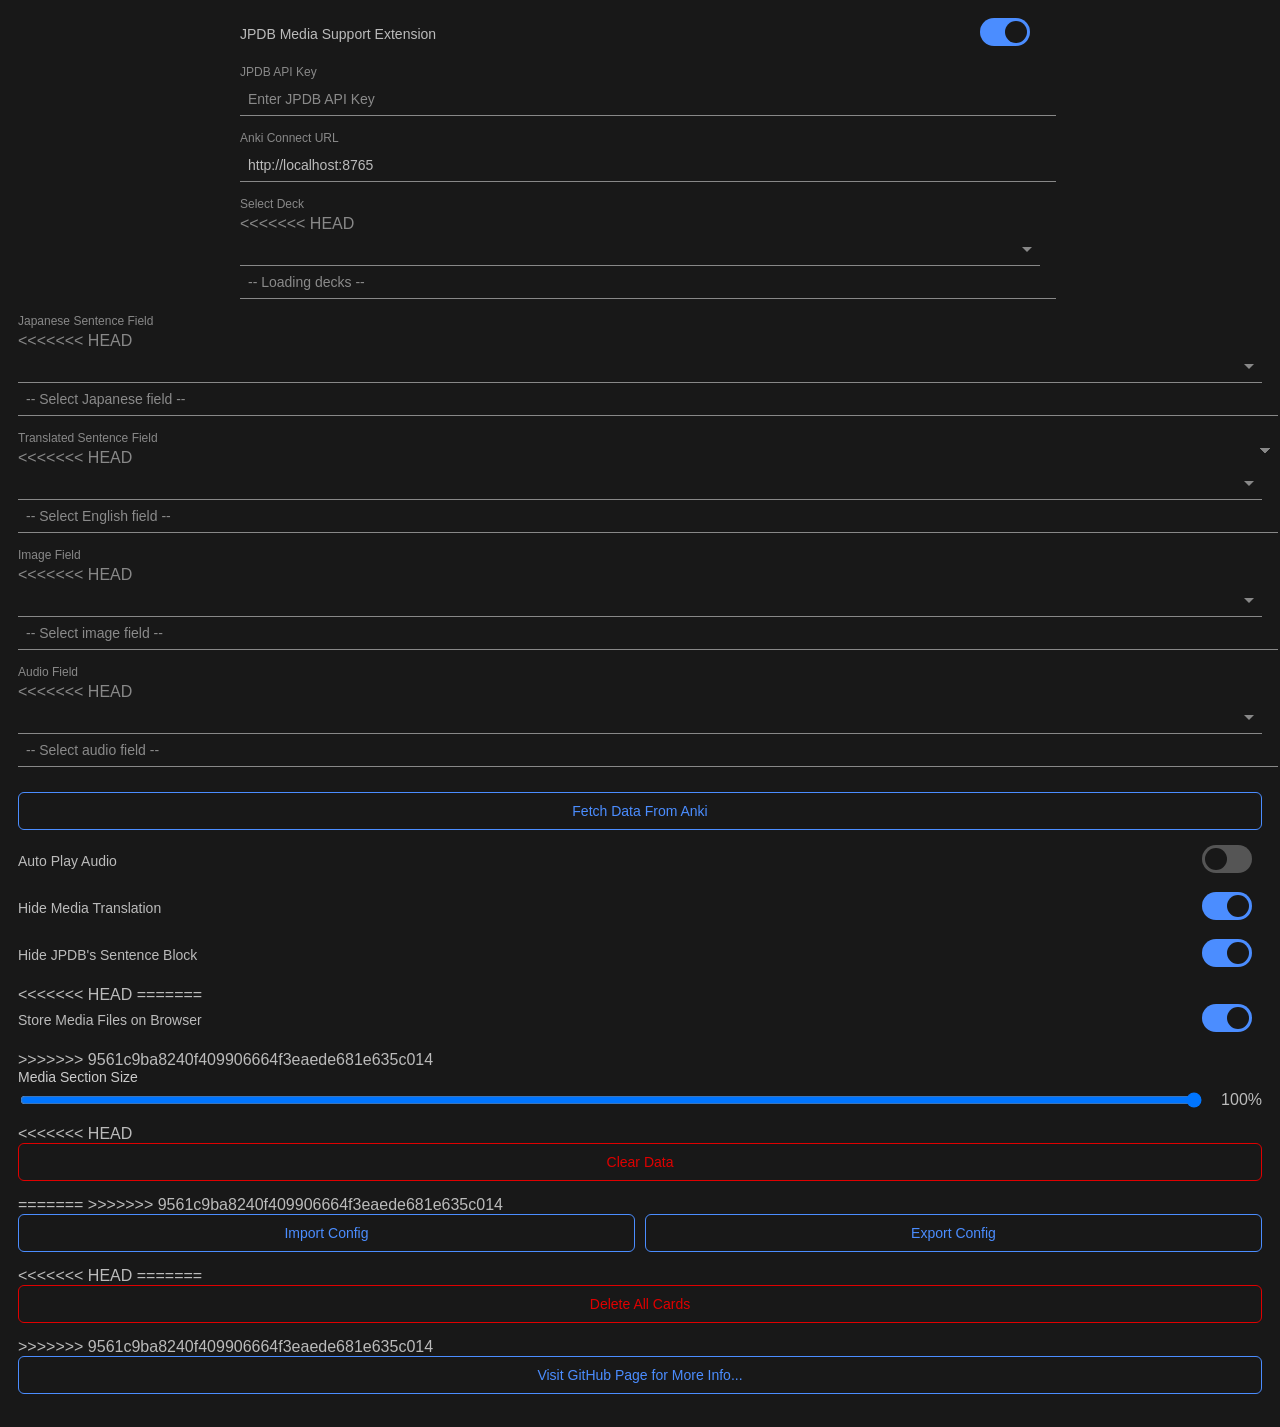
==== popup.html @ d2f98933 "Merge branch 'feature-storing-media-on-db' of https://github.com/felix-ops/JPDB-Media-Importer" ====
<!DOCTYPE html>
<html>
  <head>
    <meta charset="UTF-8" />
    <meta name="viewport" content="width=device-width, initial-scale=1" />
    <title>JPDB Media Importer</title>
    <style>
      /* Global styles */
      html,
      body {
        margin: 1;
        padding: 5px;
        background-color: #181818;
        color: #bbbbbb;
        font-family: "Roboto", sans-serif;
      }
      .container {
        width: 100%;
        max-width: 800px;
        min-width: 400px;
        margin: 0 auto;
      }
      h2 {
        color: #cccccc;
        text-align: center;
        margin-bottom: 20px;
        font-size: 24px;
      }
      .form-group {
        margin-bottom: 15px;
        color: #888888;
      }
      label {
        display: block;
        font-size: 12px;
        margin-bottom: 4px;
      }
      input[type="text"],
      select {
        width: 100%;
        padding: 8px;
        background: none;
        border: none;
        /* Set the default line color for dropdown */
        border-bottom: 1px solid #888888;
        color: #bbbbbb;
        font-size: 14px;
        outline: none;
        transition: border-bottom-color 0.3s;
        -webkit-appearance: none;
        -moz-appearance: none;
        appearance: none;
      }
      input[type="text"]::placeholder {
        color: #bbbbbb;
        opacity: 0.7;
      }
      /* Change dropdown underline on hover */
      select:hover {
        cursor: pointer;
        border-bottom-color: #4b8dff;
      }
      /* Dropdown focus style can remain if desired */
      select:focus {
        border-bottom-color: #4b8dff;
      }
      /* Dropdown options themed as much as possible */
      select option {
        background-color: #181818;
        color: #888888; /* Duller option text */
        font-size: 12px;
      }
      button {
        width: 100%;
        padding: 10px;
        background: none;
        border: 1px solid #4b8dff;
        border-radius: 6px;
        color: #4b8dff;
        font-size: 14px;
        cursor: pointer;
        transition: background 0.3s, color 0.3s;
        margin-bottom: 15px;
      }
      button:hover {
        background: #4b8dff;
        color: #181818;
      }
      progress {
        width: 100%;
        height: 20px;
        margin-top: 10px;
        border: 1px solid #4b8dff;
        background: none;
        display: none; /* Hidden unless needed */
      }
      progress::-webkit-progress-bar {
        background-color: #181818;
      }
      progress::-webkit-progress-value {
        background-color: #4b8dff;
      }
      #progressBar {
        margin: 20px auto; /* Center horizontally with auto left/right margins and add vertical spacing */
      }
      #result {
        margin-bottom: 10px;
        border: 0px solid #4b8dff;
        color: #888888;
        border-radius: 4px;
        font-size: 13px;
        word-break: break-all;
        display: none; /* Only show when required */
      }
      #deleteData {
        width: 100%;
        padding: 10px;
        background: none;
        border: 1px solid #df0000;
        border-radius: 6px;
        color: #df0000;
        font-size: 14px;
        cursor: pointer;
        transition: background 0.3s, color 0.3s;
        margin-bottom: 15px;
      }

      #deleteData:hover {
        background: #df0000;
        color: #000000;
      }
      /* Material-style switch for audio */
      .switch {
        position: relative;
        display: inline-block;
        width: 50px;
        height: 28px;
        vertical-align: middle;
        margin-right: 10px;
      }
      .switch input {
        opacity: 0;
        width: 0;
        height: 0;
      }
      .slider {
        position: absolute;
        cursor: pointer;
        top: 0;
        left: 0;
        right: 0;
        bottom: 0;
        background-color: #555555;
        transition: 0.4s;
        border-radius: 34px;
      }
      .slider:before {
        position: absolute;
        content: "";
        height: 22px;
        width: 22px;
        left: 3px;
        bottom: 3px;
        background-color: #181818;
        transition: 0.4s;
        border-radius: 50%;
      }
      input:checked + .slider {
        background-color: #4b8dff;
      }
      input:checked + .slider:before {
        transform: translateX(22px);
      }
      /* Updated switch label styling */
      .switch-label {
        font-size: 14px; /* Larger text */
        color: #bbbbbb;
        margin: 0;
      }
      /* Flex container for switch elements */
      .switch-container {
        display: flex;
        justify-content: space-between;
        align-items: center;
      }
      .button-group {
        display: flex;
        gap: 10px;
        margin-bottom: 0px;
      }
      .button-group button {
        flex: 1;
      }
      /* Custom arrow for dropdown */
      select {
        background-image: url("data:image/svg+xml;charset=US-ASCII,%3Csvg xmlns='http://www.w3.org/2000/svg' width='10' height='5'%3E%3Cpolygon points='0,0 10,0 5,5' fill='%23888888'/%3E%3C/svg%3E");
        background-repeat: no-repeat;
        background-position: right 8px center;
        background-size: 10px 5px;
        padding-right: 20px;
      }
<<<<<<< HEAD
=======
      /* Combobox styles */
      .combobox {
        position: relative;
      }
      .combobox-input {
        width: 100%;
        padding: 8px;
        background: none;
        border: none;
        border-bottom: 1px solid #888888;
        color: #bbbbbb;
        font-size: 14px;
        outline: none;
        transition: border-bottom-color 0.3s;
        padding-right: 30px; /* Make space for the arrow */
      }
      .combobox-input:focus {
        border-bottom-color: #4b8dff;
      }
      .combobox-arrow {
        position: absolute;
        right: 0;
        top: 0;
        width: 30px;
        height: 100%;
        cursor: pointer;
        background-image: url("data:image/svg+xml;charset=US-ASCII,%3Csvg xmlns='http://www.w3.org/2000/svg' width='10' height='5'%3E%3Cpolygon points='0,0 10,0 5,5' fill='%23888888'/%3E%3C/svg%3E");
        background-repeat: no-repeat;
        background-position: center;
        background-size: 10px 5px;
      }
      .combobox-options {
        display: none;
        position: absolute;
        top: 100%;
        left: 0;
        width: 100%;
        max-height: 200px;
        overflow-y: auto;
        background-color: #212121;
        border: 1px solid #4b8dff00;
        border-radius: 0 0 4px 4px;
        z-index: 1000;
      }
      .combobox-option {
        padding: 10px;
        cursor: pointer;
        color: #bbbbbb;
      }
      .combobox-option:hover {
        background-color: #4b8dff;
        color: #181818;
      }
      /* Dark Theme Scrollbar for Combobox Options */
      .combobox-options::-webkit-scrollbar {
        width: 8px;
      }
      .combobox-options::-webkit-scrollbar-track {
        background: #181818; /* Background of the scrollbar track */
      }
      .combobox-options::-webkit-scrollbar-thumb {
        background-color: #555555; /* Color of the scrollbar handle */
        border-radius: 4px;
        border: 2px solid #181818; /* Padding around the handle */
      }
      .combobox-options::-webkit-scrollbar-thumb:hover {
        background-color: #777777; /* Handle color on hover */
      }
>>>>>>> 9561c9ba8240f409906664f3eaede681e635c014
    </style>
  </head>
  <body>
    <div class="container">
      <!-- <h2>JPDB Media Importer</h2> -->

      <!-- Enable Extension Switch -->
      <div class="form-group switch-container">
        <span class="switch-label">JPDB Media Support Extension</span>
        <label class="switch">
          <input type="checkbox" id="extensionEnabled" checked />
          <span class="slider"></span>
        </label>
      </div>

      <div class="form-group">
        <label for="jpdbApiKey">JPDB API Key</label>
        <input
          type="text"
          id="jpdbApiKey"
          placeholder="Enter JPDB API Key"
          value=""
        />
      </div>

      <div class="form-group">
        <label for="url">Anki Connect URL</label>
        <input
          type="text"
          id="url"
          placeholder="http://localhost:8765"
          value="http://localhost:8765"
        />
      </div>

      <div class="form-group">
        <label for="deckSelect">Select Deck</label>
<<<<<<< HEAD
        <select id="deckSelect">
=======
        <div class="combobox">
          <input
            type="text"
            class="combobox-input"
            placeholder="-- Loading decks --"
          />
          <div class="combobox-arrow"></div>
          <div class="combobox-options"></div>
        </div>
        <select id="deckSelect" style="display: none">
>>>>>>> 9561c9ba8240f409906664f3eaede681e635c014
          <option value="">-- Loading decks --</option>
        </select>
      </div>

      <div class="form-group">
        <label for="japaneseFieldSelect">Japanese Sentence Field</label>
<<<<<<< HEAD
        <select id="japaneseFieldSelect">
=======
        <div class="combobox">
          <input
            type="text"
            class="combobox-input"
            placeholder="-- Select Japanese field --"
          />
          <div class="combobox-arrow"></div>
          <div class="combobox-options"></div>
        </div>
        <select id="japaneseFieldSelect" style="display: none">
>>>>>>> 9561c9ba8240f409906664f3eaede681e635c014
          <option value="">-- Select Japanese field --</option>
        </select>
      </div>
      <div class="form-group">
        <label for="englishFieldSelect">Translated Sentence Field</label>
<<<<<<< HEAD
        <select id="englishFieldSelect">
=======
        <div class="combobox">
          <input
            type="text"
            class="combobox-input"
            placeholder="-- Select English field --"
          />
          <div class="combobox-arrow"></div>
          <div class="combobox-options"></div>
        </div>
        <select id="englishFieldSelect" style="display: none">
>>>>>>> 9561c9ba8240f409906664f3eaede681e635c014
          <option value="">-- Select English field --</option>
        </select>
      </div>

      <div class="form-group">
        <label for="imageFieldSelect">Image Field</label>
<<<<<<< HEAD
        <select id="imageFieldSelect">
=======
        <div class="combobox">
          <input
            type="text"
            class="combobox-input"
            placeholder="-- Select image field --"
          />
          <div class="combobox-arrow"></div>
          <div class="combobox-options"></div>
        </div>
        <select id="imageFieldSelect" style="display: none">
>>>>>>> 9561c9ba8240f409906664f3eaede681e635c014
          <option value="">-- Select image field --</option>
        </select>
      </div>

      <div class="form-group">
        <label for="audioFieldSelect">Audio Field</label>
<<<<<<< HEAD
        <select id="audioFieldSelect">
=======
        <div class="combobox">
          <input
            type="text"
            class="combobox-input"
            placeholder="-- Select audio field --"
          />
          <div class="combobox-arrow"></div>
          <div class="combobox-options"></div>
        </div>
        <select id="audioFieldSelect" style="display: none">
>>>>>>> 9561c9ba8240f409906664f3eaede681e635c014
          <option value="">-- Select audio field --</option>
        </select>
      </div>

      <!-- Auto Sync with Anki Switch -->
      <!-- <div class="form-group switch-container">
  <span class="switch-label">Auto Sync with Anki</span>
  <label class="switch">
    <input type="checkbox" id="autoSync">
    <span class="slider"></span>
  </label>
</div> -->

      <div
        id="totalCardCount"
        style="
          margin-bottom: 10px;
          display: flex;
          align-items: center;
          justify-content: center;
          height: 100%;
          font-size: 13px;
          color: #888888;
        "
      ></div>

      <progress id="progressBar" value="0" max="100"></progress>

      <button id="fetchData">Fetch Data From Anki</button>
      <div id="result"></div>

      <!-- Auto Play Audio Switch -->
      <div class="form-group switch-container">
        <span class="switch-label">Auto Play Audio</span>
        <label class="switch">
          <input type="checkbox" id="autoPlayAudio" />
          <span class="slider"></span>
        </label>
      </div>

      <!-- Show English Sentence Switch -->
      <div class="form-group switch-container">
        <span class="switch-label">Hide Media Translation</span>
        <label class="switch">
          <input type="checkbox" id="showEnglishSentence" checked />
          <span class="slider"></span>
        </label>
      </div>

      <!-- Hide Native Sentence Switch -->
      <div class="form-group switch-container">
        <span class="switch-label">Hide JPDB's Sentence Block</span>
        <label class="switch">
          <input type="checkbox" id="hideNativeSentence" checked />
          <span class="slider"></span>
        </label>
      </div>

<<<<<<< HEAD
=======
      <!-- Fetch Media Files Switch -->
      <div class="form-group switch-container">
        <span class="switch-label">Store Media Files on Browser</span>
        <label class="switch">
          <input type="checkbox" id="fetchMediaToBrowser" checked />
          <span class="slider"></span>
        </label>
      </div>

>>>>>>> 9561c9ba8240f409906664f3eaede681e635c014
      <div
        class="form-group"
        style="display: flex; flex-direction: column; margin-bottom: 15px"
      >
        <label
          for="mediaBlockSize"
          style="font-size: 14px; color: #cccccc; margin-bottom: 5px"
          >Media Section Size</label
        >
        <div style="display: flex; align-items: center">
          <input
            type="range"
            id="mediaBlockSize"
            min="450"
            max="650"
            value="650"
            style="flex-grow: 1; margin-right: 10px"
          />
          <span
            id="mediaBlockSizeValue"
            style="width: 50px; text-align: right; color: #bbbbbb"
            >100%</span
          >
        </div>
      </div>

<<<<<<< HEAD
      <button id="deleteData">Clear Data</button>
=======
>>>>>>> 9561c9ba8240f409906664f3eaede681e635c014
      <div class="button-group">
        <button id="loadConfigButton">Import Config</button>
        <button id="saveConfigButton">Export Config</button>
      </div>
      <input
        type="file"
        id="configFileInput"
        accept="application/json"
        style="display: none"
      />
<<<<<<< HEAD

=======
      <button id="deleteData">Delete All Cards</button>
>>>>>>> 9561c9ba8240f409906664f3eaede681e635c014
      <!-- GitHub Page Button (Button only, no inline JS) -->
      <button id="githubButton">Visit GitHub Page for More Info...</button>
    </div>
    <script src="dexie.js"></script>
    <script src="popup.js"></script>
  </body>
</html>
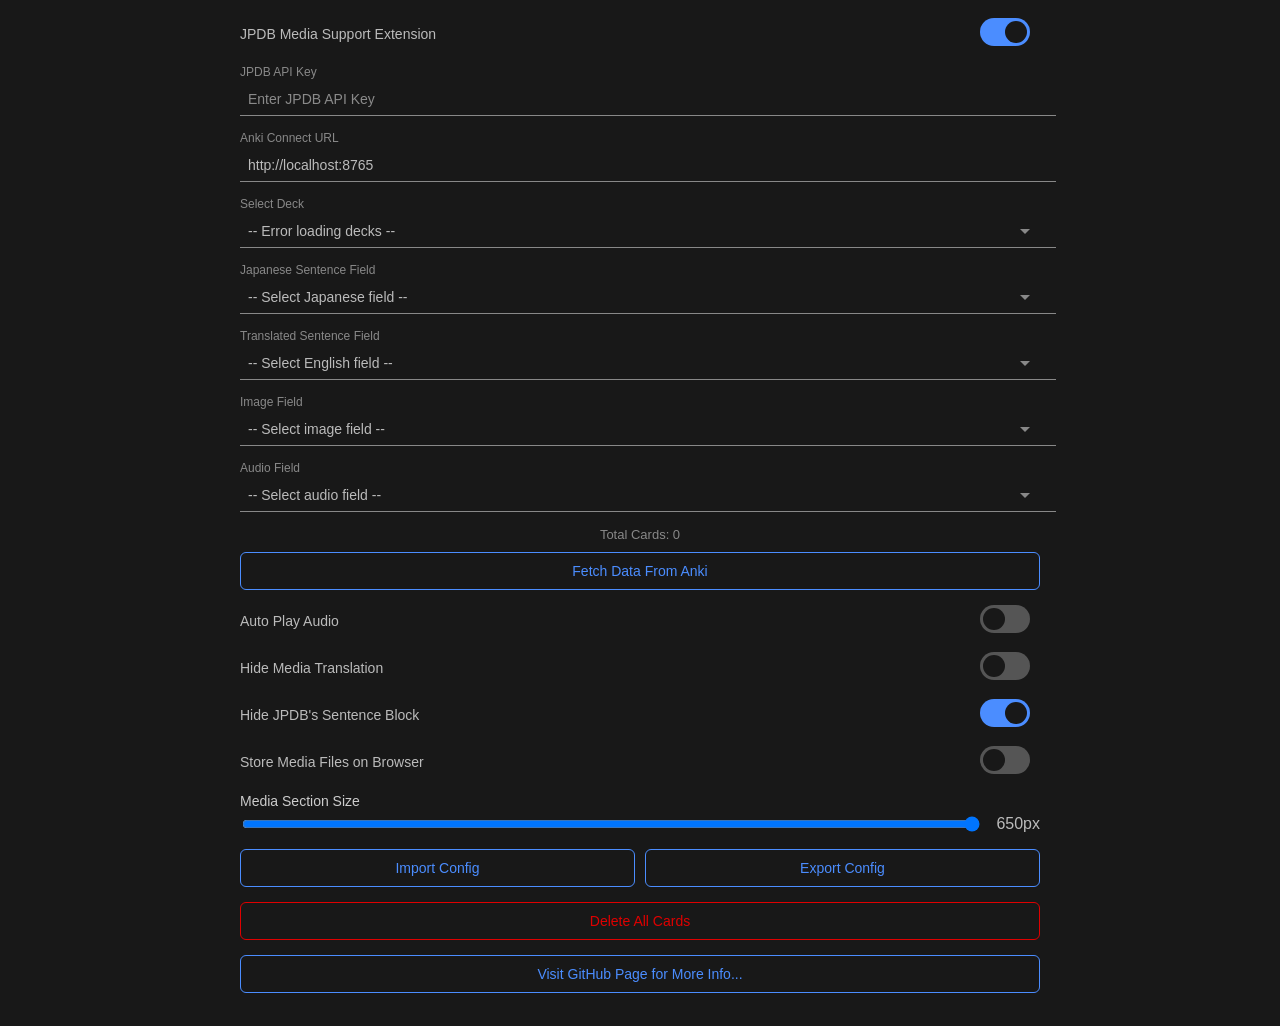
==== commit fa5494d1: "Merge branch 'feature-storing-media-on-db' of https://github.com/felix-ops/JPDB-Media-Importer" ====
--- a/popup.html
+++ b/popup.html
@@ -199,8 +199,6 @@
         background-size: 10px 5px;
         padding-right: 20px;
       }
-<<<<<<< HEAD
-=======
       /* Combobox styles */
       .combobox {
         position: relative;
@@ -269,7 +267,6 @@
       .combobox-options::-webkit-scrollbar-thumb:hover {
         background-color: #777777; /* Handle color on hover */
       }
->>>>>>> 9561c9ba8240f409906664f3eaede681e635c014
     </style>
   </head>
   <body>
@@ -307,9 +304,6 @@
 
       <div class="form-group">
         <label for="deckSelect">Select Deck</label>
-<<<<<<< HEAD
-        <select id="deckSelect">
-=======
         <div class="combobox">
           <input
             type="text"
@@ -320,16 +314,12 @@
           <div class="combobox-options"></div>
         </div>
         <select id="deckSelect" style="display: none">
->>>>>>> 9561c9ba8240f409906664f3eaede681e635c014
           <option value="">-- Loading decks --</option>
         </select>
       </div>
 
       <div class="form-group">
         <label for="japaneseFieldSelect">Japanese Sentence Field</label>
-<<<<<<< HEAD
-        <select id="japaneseFieldSelect">
-=======
         <div class="combobox">
           <input
             type="text"
@@ -340,15 +330,11 @@
           <div class="combobox-options"></div>
         </div>
         <select id="japaneseFieldSelect" style="display: none">
->>>>>>> 9561c9ba8240f409906664f3eaede681e635c014
           <option value="">-- Select Japanese field --</option>
         </select>
       </div>
       <div class="form-group">
         <label for="englishFieldSelect">Translated Sentence Field</label>
-<<<<<<< HEAD
-        <select id="englishFieldSelect">
-=======
         <div class="combobox">
           <input
             type="text"
@@ -359,16 +345,12 @@
           <div class="combobox-options"></div>
         </div>
         <select id="englishFieldSelect" style="display: none">
->>>>>>> 9561c9ba8240f409906664f3eaede681e635c014
           <option value="">-- Select English field --</option>
         </select>
       </div>
 
       <div class="form-group">
         <label for="imageFieldSelect">Image Field</label>
-<<<<<<< HEAD
-        <select id="imageFieldSelect">
-=======
         <div class="combobox">
           <input
             type="text"
@@ -379,16 +361,12 @@
           <div class="combobox-options"></div>
         </div>
         <select id="imageFieldSelect" style="display: none">
->>>>>>> 9561c9ba8240f409906664f3eaede681e635c014
           <option value="">-- Select image field --</option>
         </select>
       </div>
 
       <div class="form-group">
         <label for="audioFieldSelect">Audio Field</label>
-<<<<<<< HEAD
-        <select id="audioFieldSelect">
-=======
         <div class="combobox">
           <input
             type="text"
@@ -399,7 +377,6 @@
           <div class="combobox-options"></div>
         </div>
         <select id="audioFieldSelect" style="display: none">
->>>>>>> 9561c9ba8240f409906664f3eaede681e635c014
           <option value="">-- Select audio field --</option>
         </select>
       </div>
@@ -458,8 +435,6 @@
         </label>
       </div>
 
-<<<<<<< HEAD
-=======
       <!-- Fetch Media Files Switch -->
       <div class="form-group switch-container">
         <span class="switch-label">Store Media Files on Browser</span>
@@ -469,7 +444,6 @@
         </label>
       </div>
 
->>>>>>> 9561c9ba8240f409906664f3eaede681e635c014
       <div
         class="form-group"
         style="display: flex; flex-direction: column; margin-bottom: 15px"
@@ -496,10 +470,6 @@
         </div>
       </div>
 
-<<<<<<< HEAD
-      <button id="deleteData">Clear Data</button>
-=======
->>>>>>> 9561c9ba8240f409906664f3eaede681e635c014
       <div class="button-group">
         <button id="loadConfigButton">Import Config</button>
         <button id="saveConfigButton">Export Config</button>
@@ -510,11 +480,7 @@
         accept="application/json"
         style="display: none"
       />
-<<<<<<< HEAD
-
-=======
       <button id="deleteData">Delete All Cards</button>
->>>>>>> 9561c9ba8240f409906664f3eaede681e635c014
       <!-- GitHub Page Button (Button only, no inline JS) -->
       <button id="githubButton">Visit GitHub Page for More Info...</button>
     </div>
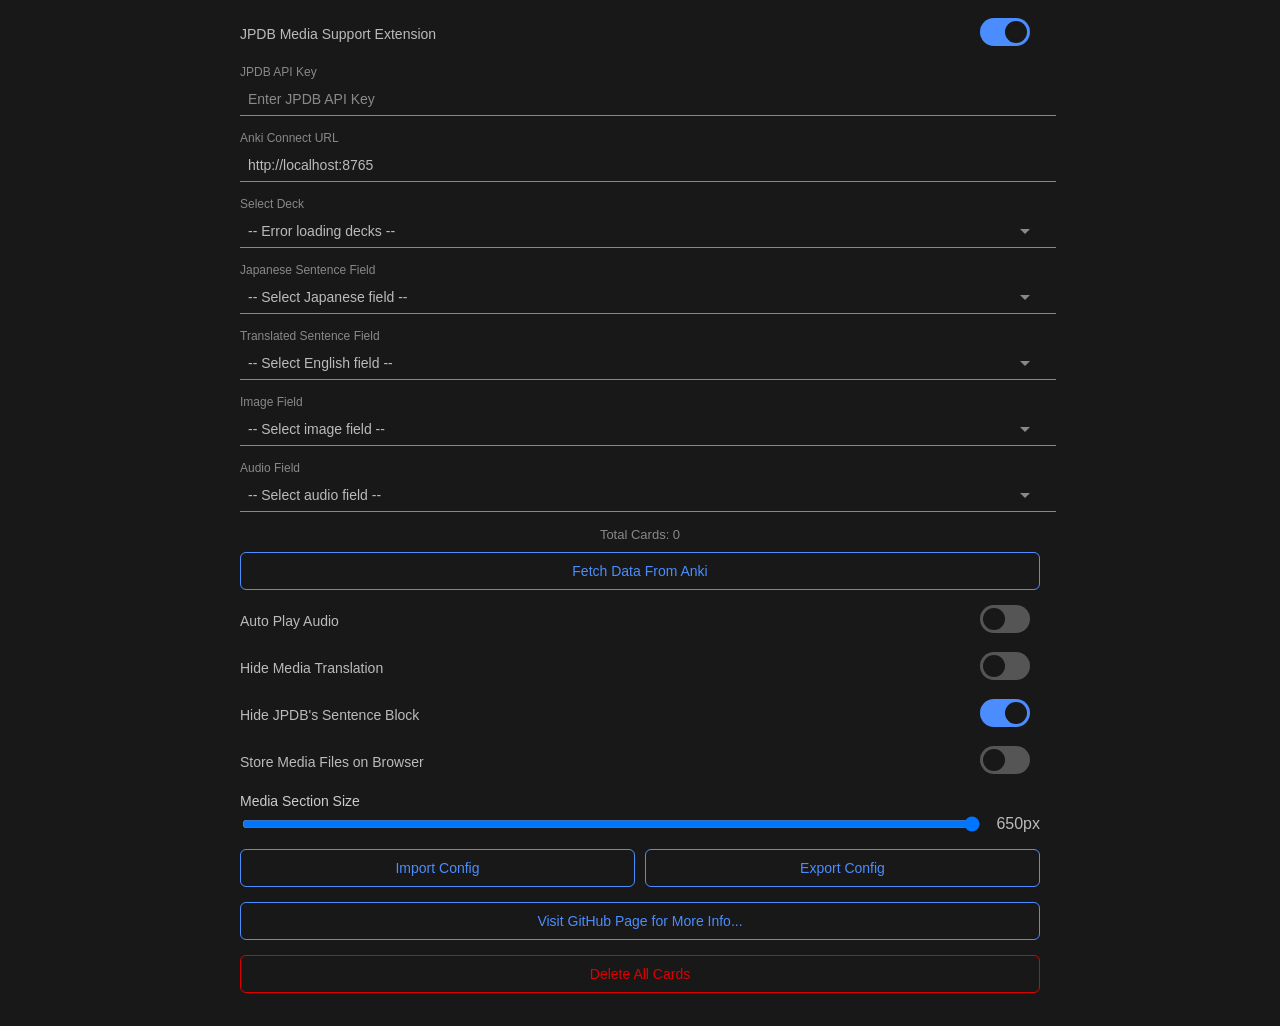
==== commit 34f37773: "fix: better delete warning" ====
--- a/popup.html
+++ b/popup.html
@@ -480,9 +480,9 @@
         accept="application/json"
         style="display: none"
       />
-      <button id="deleteData">Delete All Cards</button>
       <!-- GitHub Page Button (Button only, no inline JS) -->
       <button id="githubButton">Visit GitHub Page for More Info...</button>
+      <button id="deleteData">Delete All Cards</button>
     </div>
     <script src="dexie.js"></script>
     <script src="popup.js"></script>
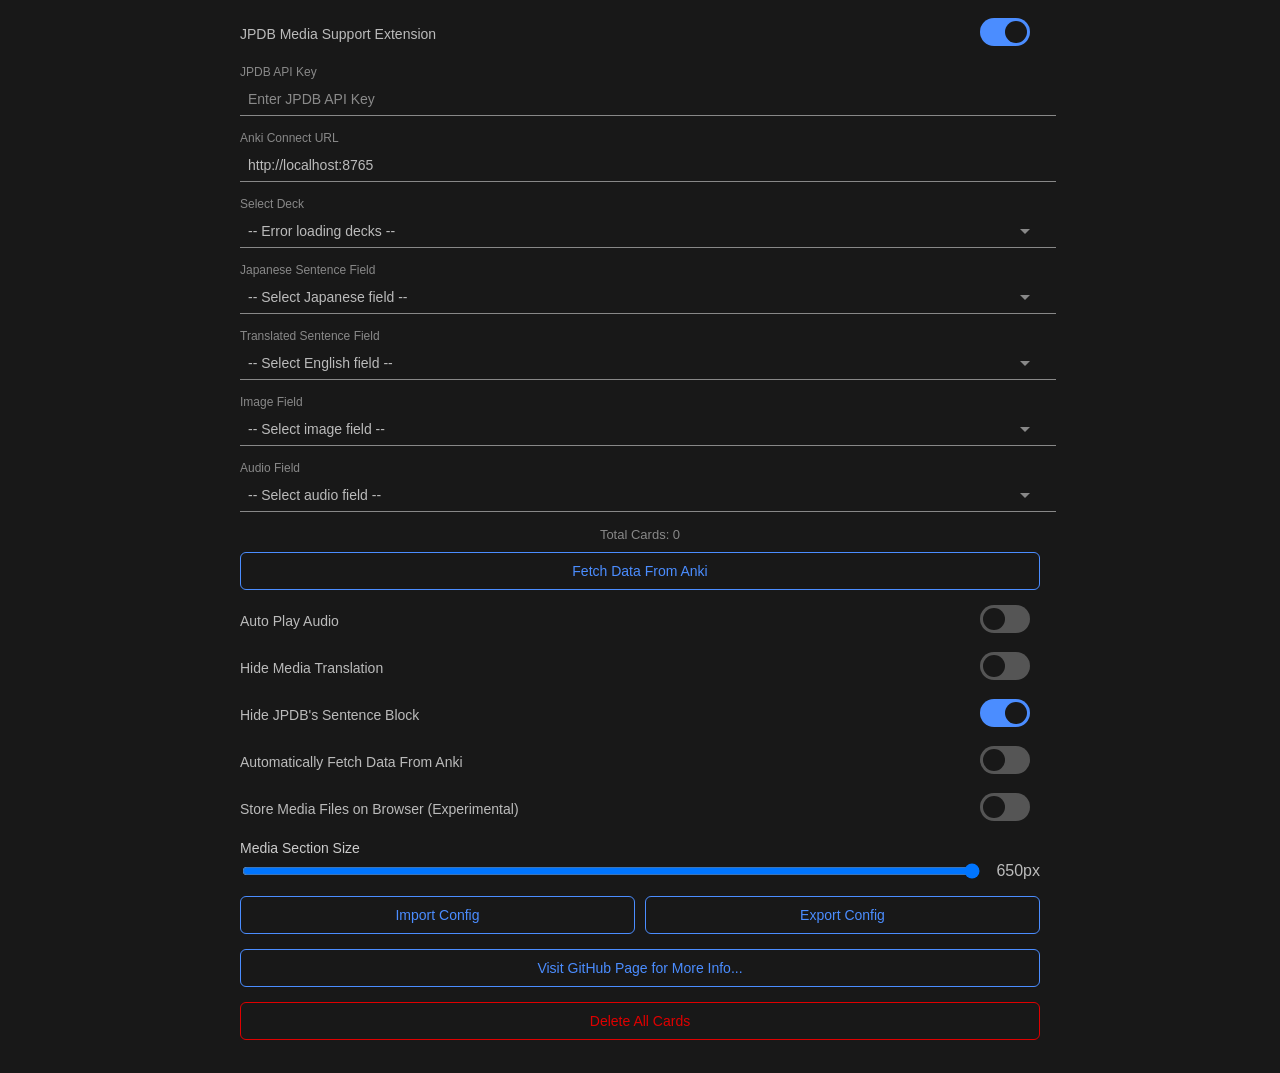
==== commit b13463eb: "feat: add auto sync from anki feature" ====
--- a/popup.html
+++ b/popup.html
@@ -381,15 +381,6 @@
         </select>
       </div>
 
-      <!-- Auto Sync with Anki Switch -->
-      <!-- <div class="form-group switch-container">
-  <span class="switch-label">Auto Sync with Anki</span>
-  <label class="switch">
-    <input type="checkbox" id="autoSync">
-    <span class="slider"></span>
-  </label>
-</div> -->
-
       <div
         id="totalCardCount"
         style="
@@ -435,9 +426,20 @@
         </label>
       </div>
 
+      <!-- Auto Sync with Anki Switch -->
+      <div class="form-group switch-container">
+        <span class="switch-label">Automatically Fetch Data From Anki</span>
+        <label class="switch">
+          <input type="checkbox" id="autoSync" />
+          <span class="slider"></span>
+        </label>
+      </div>
+
       <!-- Fetch Media Files Switch -->
       <div class="form-group switch-container">
-        <span class="switch-label">Store Media Files on Browser</span>
+        <span class="switch-label"
+          >Store Media Files on Browser (Experimental)</span
+        >
         <label class="switch">
           <input type="checkbox" id="fetchMediaToBrowser" checked />
           <span class="slider"></span>
@@ -485,6 +487,7 @@
       <button id="deleteData">Delete All Cards</button>
     </div>
     <script src="dexie.js"></script>
+    <script src="sync-utils.js"></script>
     <script src="popup.js"></script>
   </body>
 </html>
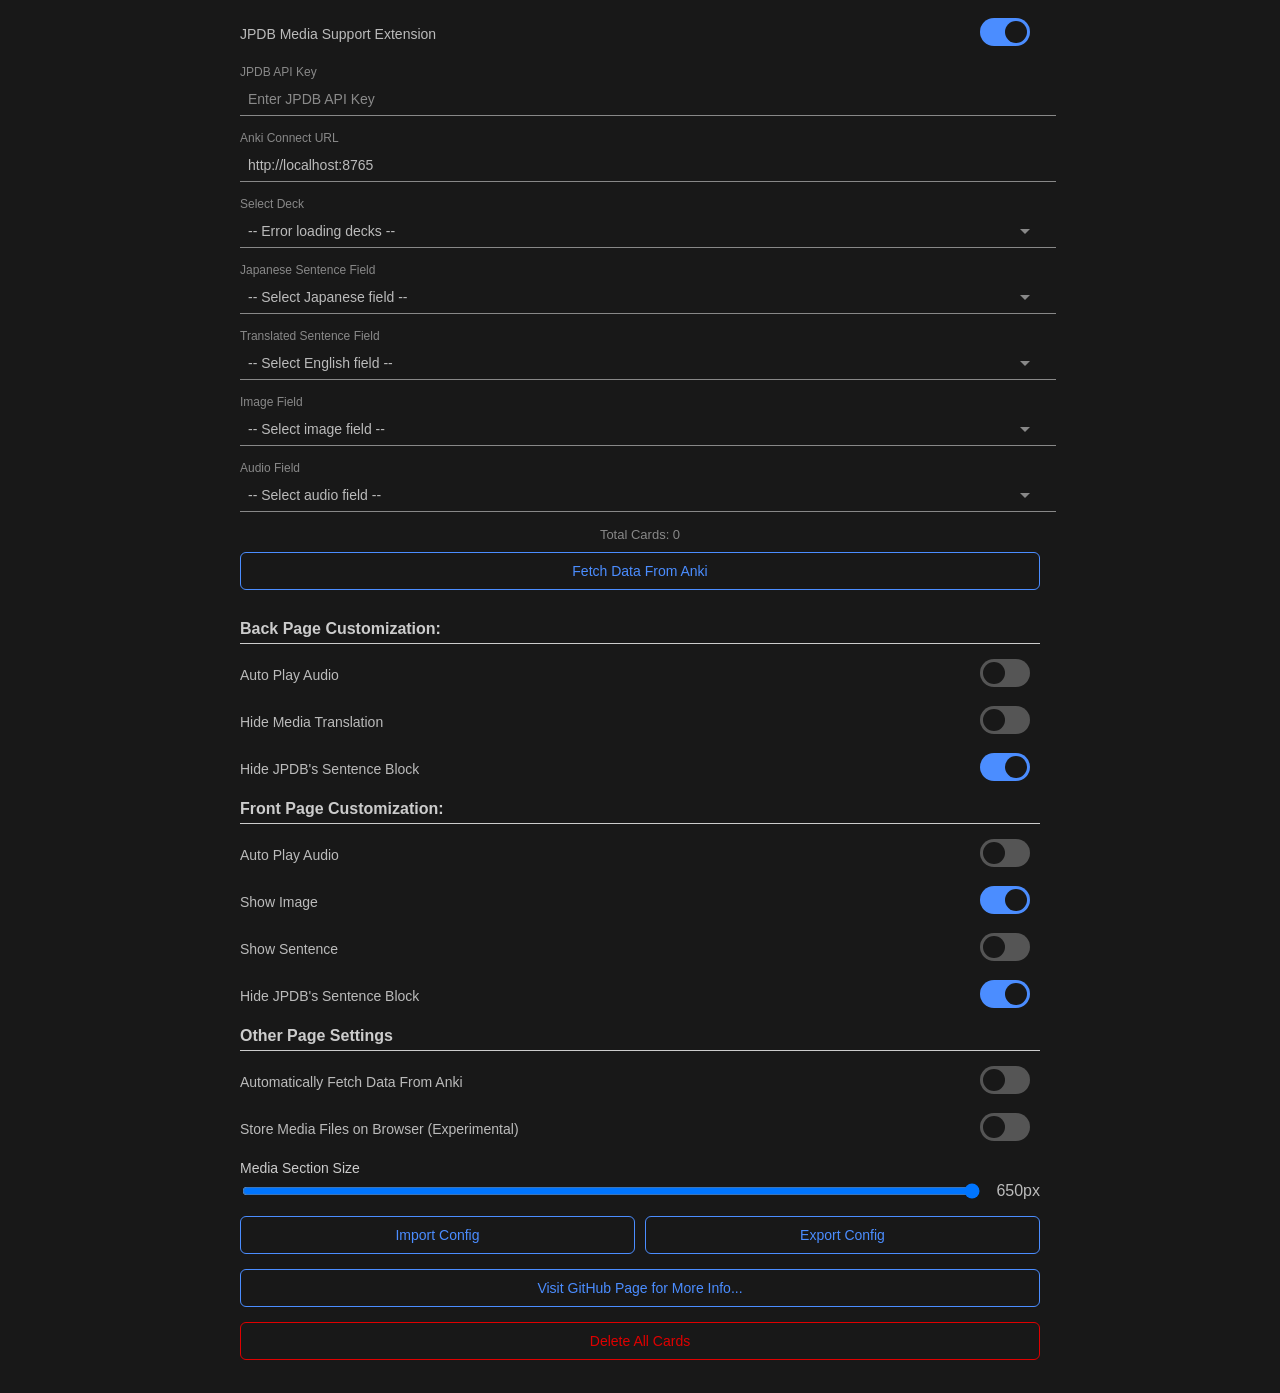
==== commit b5300338: "feat: add front page customization" ====
--- a/popup.html
+++ b/popup.html
@@ -398,6 +398,19 @@
 
       <button id="fetchData">Fetch Data From Anki</button>
       <div id="result"></div>
+      <!-- Back Page Settings -->
+      <div
+        class="form-group"
+        style="
+          margin-top: 15px;
+          color: #cccccc;
+          font-weight: bold;
+          border-bottom: 1px solid #cccccc;
+          padding-bottom: 5px;
+        "
+      >
+        Back Page Customization:
+      </div>
 
       <!-- Auto Play Audio Switch -->
       <div class="form-group switch-container">
@@ -426,6 +439,65 @@
         </label>
       </div>
 
+      <!-- Front Page Settings -->
+      <div
+        class="form-group"
+        style="
+          margin-top: 15px;
+          color: #cccccc;
+          font-weight: bold;
+          border-bottom: 1px solid #cccccc;
+          padding-bottom: 5px;
+        "
+      >
+        Front Page Customization:
+      </div>
+
+      <div class="form-group switch-container" id="autoPlayFrontRow">
+        <span class="switch-label">Auto Play Audio</span>
+        <label class="switch">
+          <input type="checkbox" id="autoPlayFront" />
+          <span class="slider"></span>
+        </label>
+      </div>
+
+      <div class="form-group switch-container">
+        <span class="switch-label">Show Image</span>
+        <label class="switch">
+          <input type="checkbox" id="showImageOnFront" checked />
+          <span class="slider"></span>
+        </label>
+      </div>
+
+      <div class="form-group switch-container">
+        <span class="switch-label">Show Sentence</span>
+        <label class="switch">
+          <input type="checkbox" id="showSentenceOnFront" />
+          <span class="slider"></span>
+        </label>
+      </div>
+
+      <div class="form-group switch-container">
+        <span class="switch-label">Hide JPDB's Sentence Block</span>
+        <label class="switch">
+          <input type="checkbox" id="hideNativeSentenceFront" checked />
+          <span class="slider"></span>
+        </label>
+      </div>
+
+      <!-- Other Page Settings -->
+      <div
+        class="form-group"
+        style="
+          margin-top: 15px;
+          color: #cccccc;
+          font-weight: bold;
+          border-bottom: 1px solid #cccccc;
+          padding-bottom: 5px;
+        "
+      >
+        Other Page Settings
+      </div>
       <!-- Auto Sync with Anki Switch -->
       <div class="form-group switch-container">
         <span class="switch-label">Automatically Fetch Data From Anki</span>
@@ -485,6 +557,10 @@
       <!-- GitHub Page Button (Button only, no inline JS) -->
       <button id="githubButton">Visit GitHub Page for More Info...</button>
       <button id="deleteData">Delete All Cards</button>
+      <div
+        id="extensionVersion"
+        style="text-align: center; color: #888888; font-size: 12px"
+      ></div>
     </div>
     <script src="dexie.js"></script>
     <script src="sync-utils.js"></script>
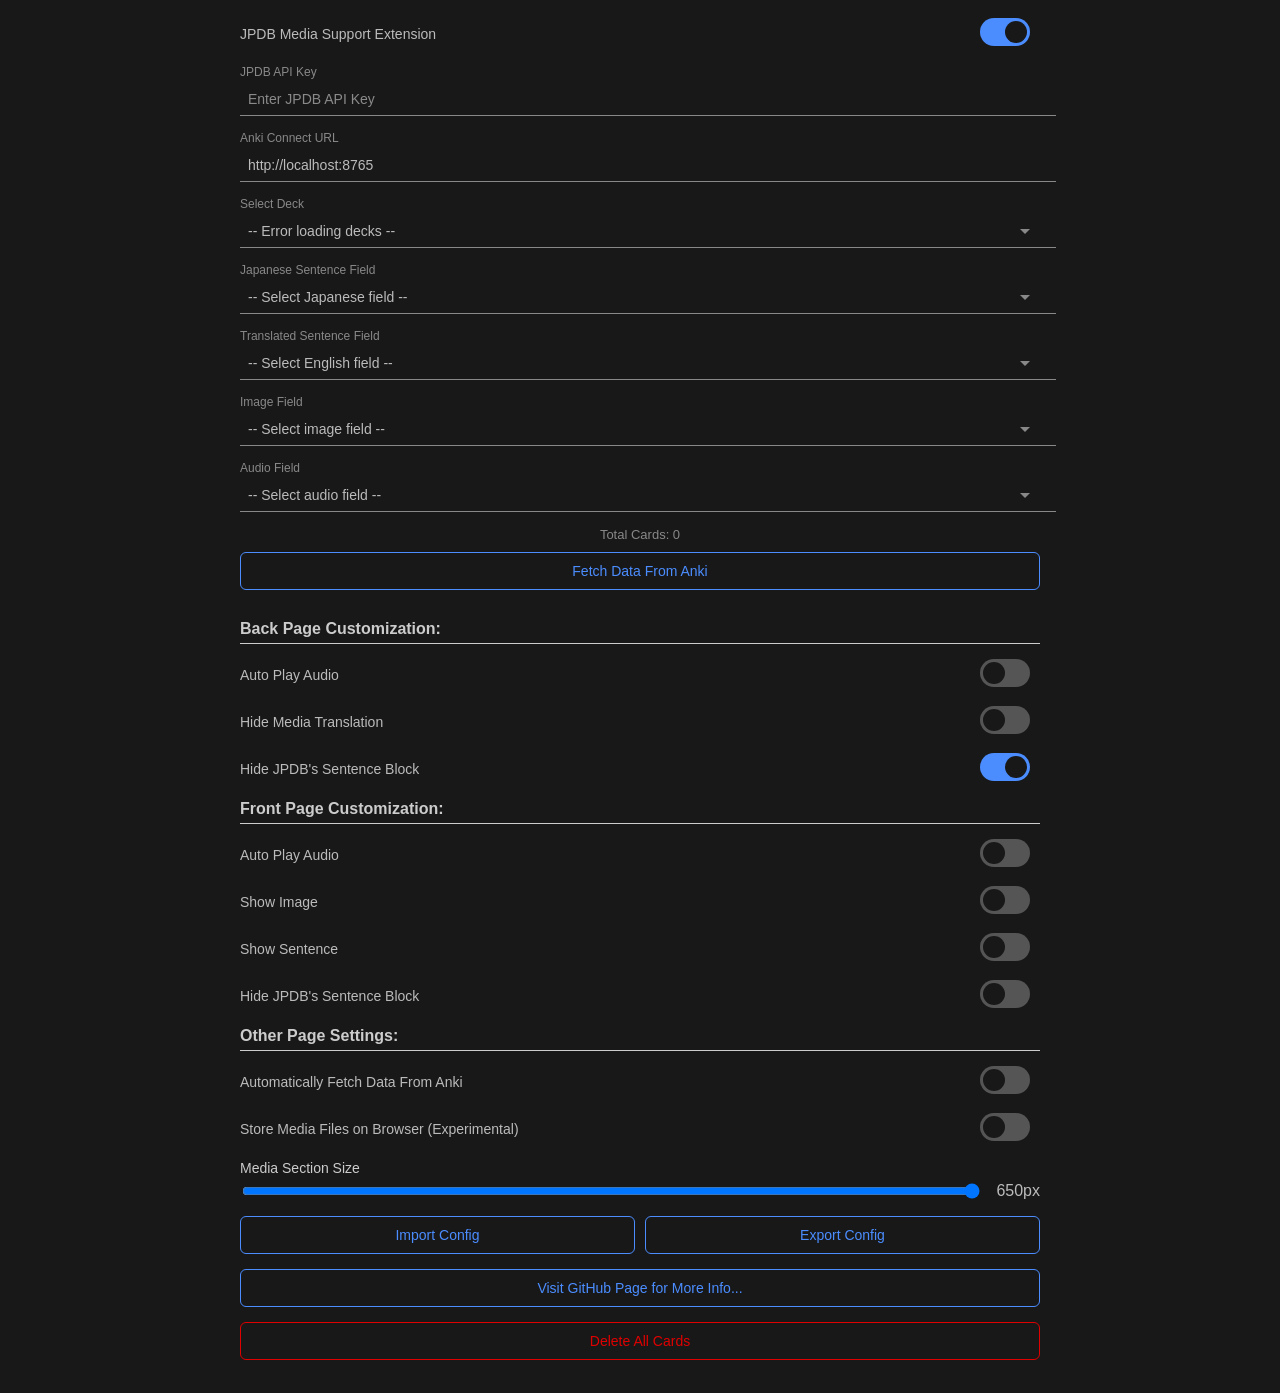
==== commit f1f9f6be: "fix: set the media block on the front to be disabled by default" ====
--- a/popup.html
+++ b/popup.html
@@ -464,7 +464,7 @@
       <div class="form-group switch-container">
         <span class="switch-label">Show Image</span>
         <label class="switch">
-          <input type="checkbox" id="showImageOnFront" checked />
+          <input type="checkbox" id="showImageOnFront" />
           <span class="slider"></span>
         </label>
       </div>
@@ -480,7 +480,7 @@
       <div class="form-group switch-container">
         <span class="switch-label">Hide JPDB's Sentence Block</span>
         <label class="switch">
-          <input type="checkbox" id="hideNativeSentenceFront" checked />
+          <input type="checkbox" id="hideNativeSentenceFront" />
           <span class="slider"></span>
         </label>
       </div>
@@ -496,7 +496,7 @@
           padding-bottom: 5px;
         "
       >
-        Other Page Settings
+        Other Page Settings:
       </div>
       <!-- Auto Sync with Anki Switch -->
       <div class="form-group switch-container">
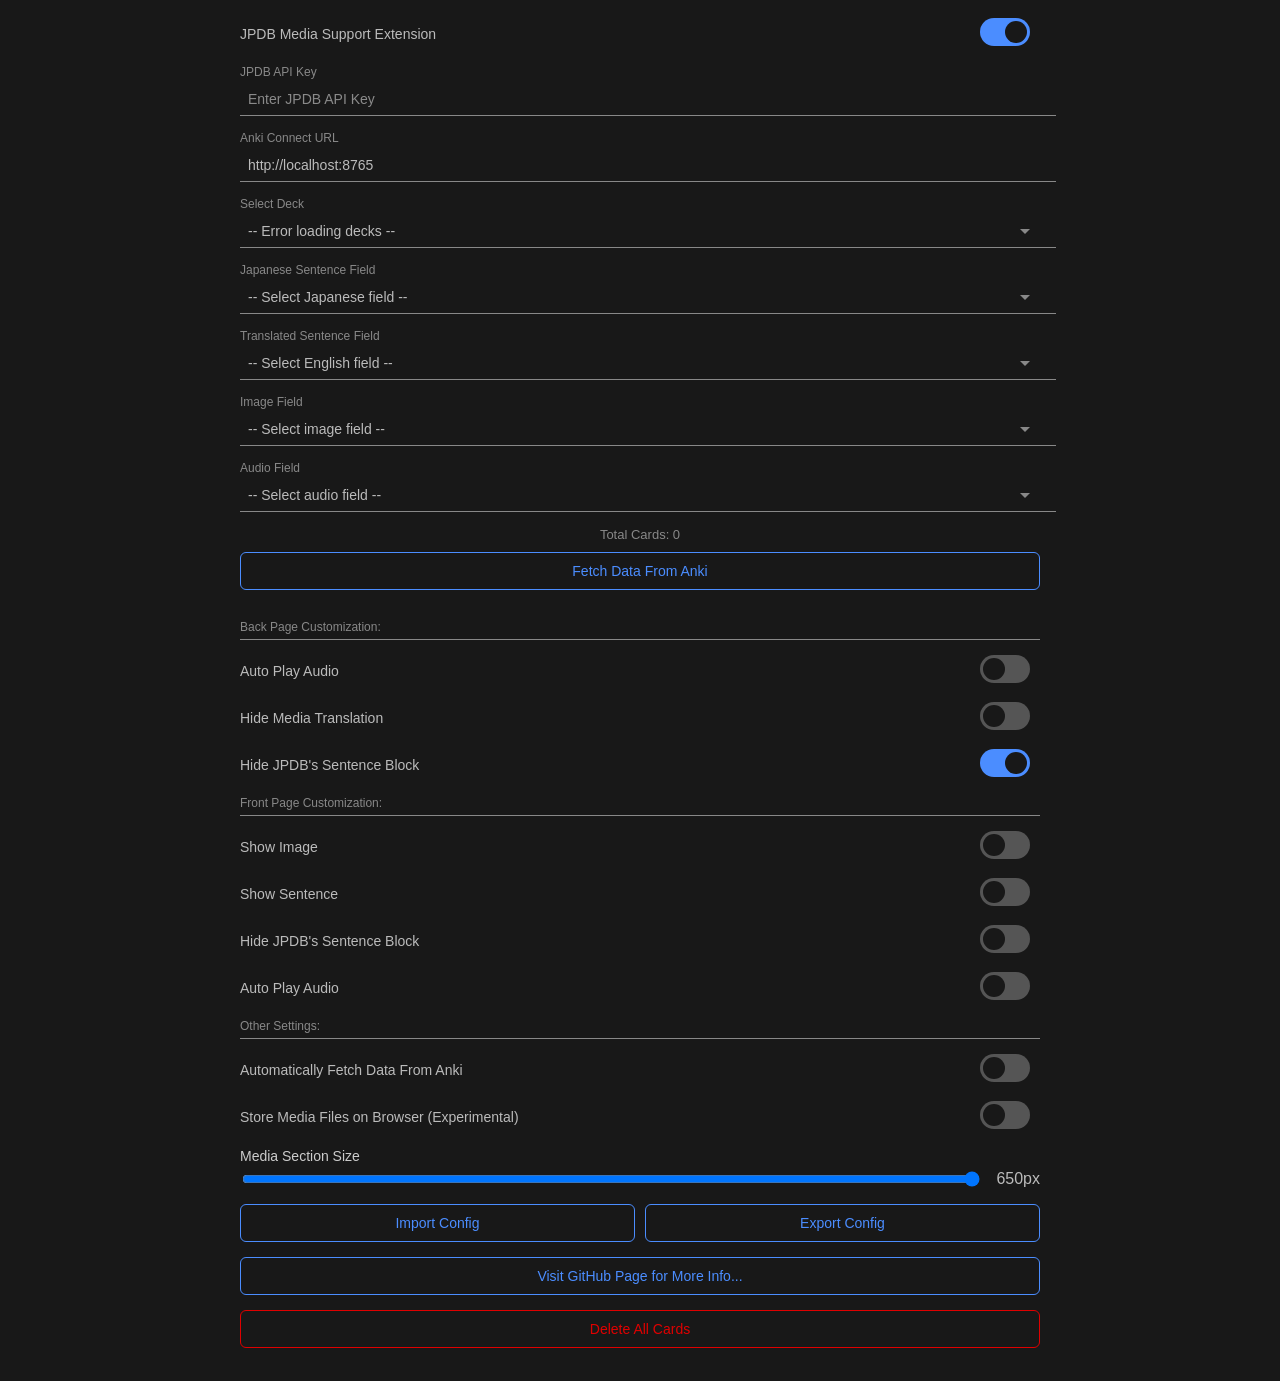
==== commit 878cf33b: "fix: popup typo and layout fix" ====
--- a/popup.html
+++ b/popup.html
@@ -403,9 +403,9 @@
         class="form-group"
         style="
           margin-top: 15px;
-          color: #cccccc;
-          font-weight: bold;
-          border-bottom: 1px solid #cccccc;
+          color: #888888;
+          font-size: 12px;
+          border-bottom: 1px solid #888888;
           padding-bottom: 5px;
         "
       >
@@ -444,15 +444,39 @@
         class="form-group"
         style="
           margin-top: 15px;
-          color: #cccccc;
-          font-weight: bold;
-          border-bottom: 1px solid #cccccc;
+          color: #888888;
+          font-size: 12px;
+          border-bottom: 1px solid #888888;
           padding-bottom: 5px;
         "
       >
         Front Page Customization:
       </div>
 
+      <div class="form-group switch-container">
+        <span class="switch-label">Show Image</span>
+        <label class="switch">
+          <input type="checkbox" id="showImageOnFront" />
+          <span class="slider"></span>
+        </label>
+      </div>
+
+      <div class="form-group switch-container">
+        <span class="switch-label">Show Sentence</span>
+        <label class="switch">
+          <input type="checkbox" id="showSentenceOnFront" />
+          <span class="slider"></span>
+        </label>
+      </div>
+
+      <div class="form-group switch-container">
+        <span class="switch-label">Hide JPDB's Sentence Block</span>
+        <label class="switch">
+          <input type="checkbox" id="hideNativeSentenceFront" />
+          <span class="slider"></span>
+        </label>
+      </div>
+
       <div class="form-group switch-container" id="autoPlayFrontRow">
         <span class="switch-label">Auto Play Audio</span>
         <label class="switch">
@@ -460,43 +484,18 @@
           <span class="slider"></span>
         </label>
       </div>
-
-      <div class="form-group switch-container">
-        <span class="switch-label">Show Image</span>
-        <label class="switch">
-          <input type="checkbox" id="showImageOnFront" />
-          <span class="slider"></span>
-        </label>
-      </div>
-
-      <div class="form-group switch-container">
-        <span class="switch-label">Show Sentence</span>
-        <label class="switch">
-          <input type="checkbox" id="showSentenceOnFront" />
-          <span class="slider"></span>
-        </label>
-      </div>
-
-      <div class="form-group switch-container">
-        <span class="switch-label">Hide JPDB's Sentence Block</span>
-        <label class="switch">
-          <input type="checkbox" id="hideNativeSentenceFront" />
-          <span class="slider"></span>
-        </label>
-      </div>
-
       <!-- Other Page Settings -->
       <div
         class="form-group"
         style="
           margin-top: 15px;
-          color: #cccccc;
-          font-weight: bold;
-          border-bottom: 1px solid #cccccc;
+          color: #888888;
+          font-size: 12px;
+          border-bottom: 1px solid #888888;
           padding-bottom: 5px;
         "
       >
-        Other Page Settings:
+        Other Settings:
       </div>
       <!-- Auto Sync with Anki Switch -->
       <div class="form-group switch-container">
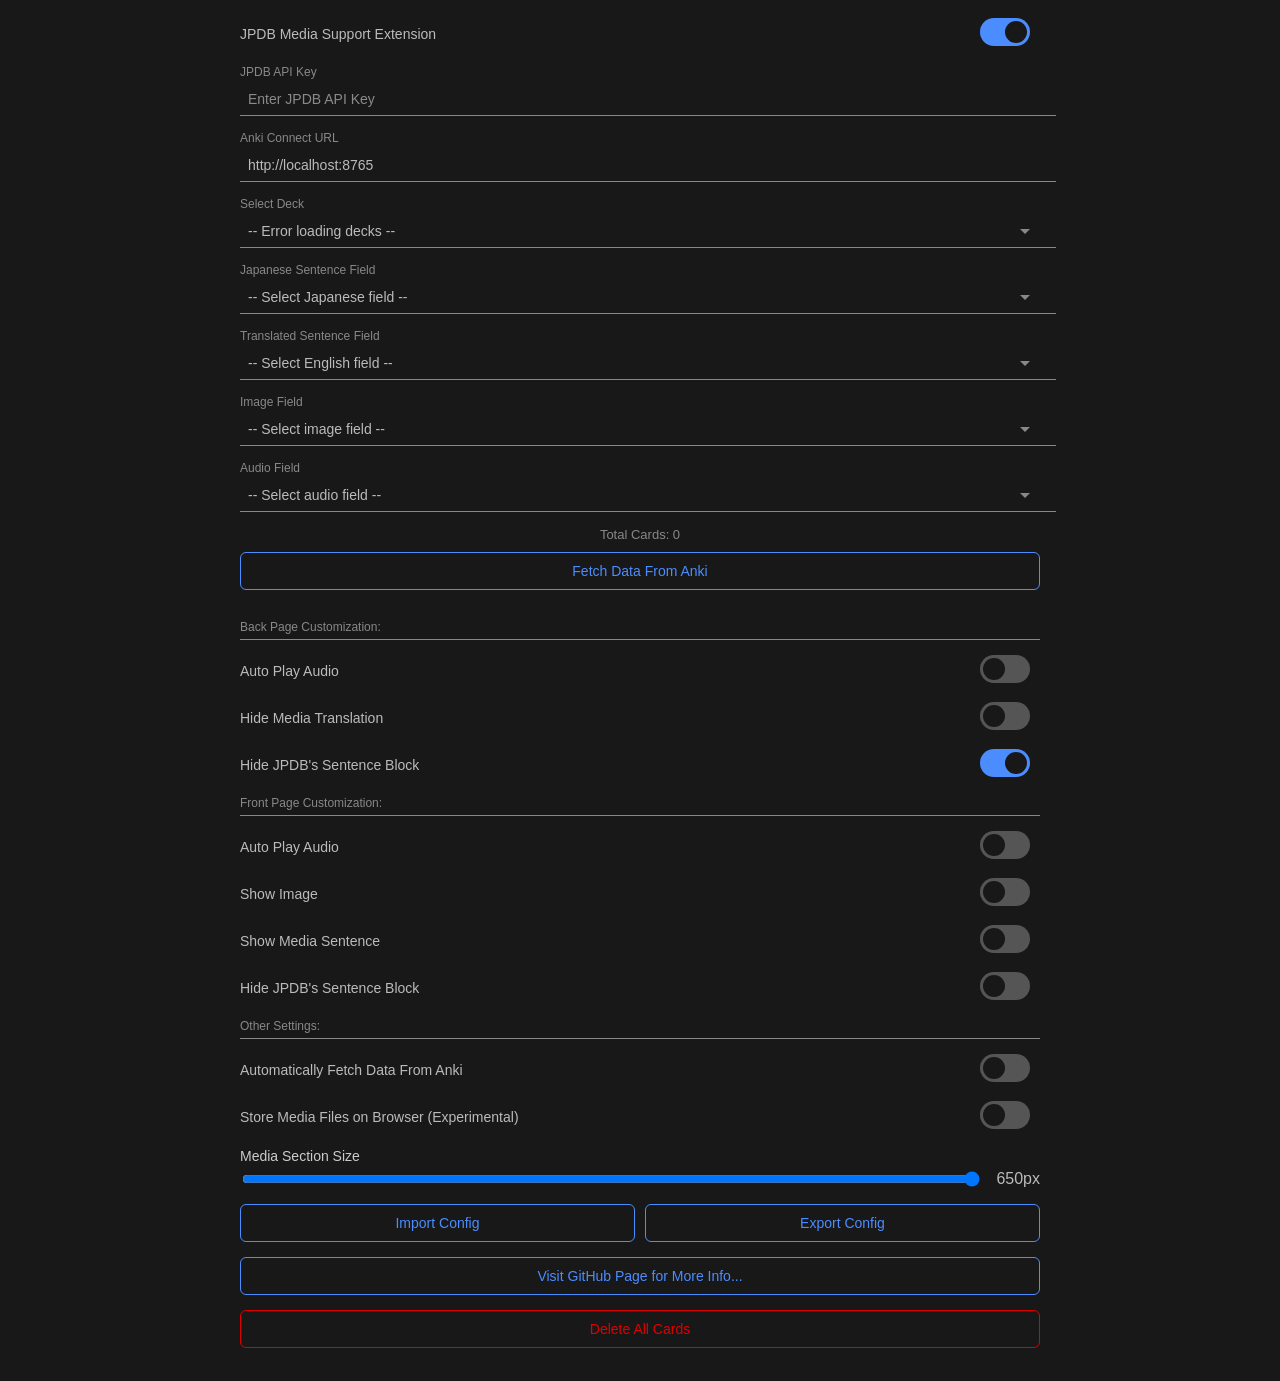
==== commit 1df97950: "fix: revert popup layout change" ====
--- a/popup.html
+++ b/popup.html
@@ -453,30 +453,6 @@
         Front Page Customization:
       </div>
 
-      <div class="form-group switch-container">
-        <span class="switch-label">Show Image</span>
-        <label class="switch">
-          <input type="checkbox" id="showImageOnFront" />
-          <span class="slider"></span>
-        </label>
-      </div>
-
-      <div class="form-group switch-container">
-        <span class="switch-label">Show Sentence</span>
-        <label class="switch">
-          <input type="checkbox" id="showSentenceOnFront" />
-          <span class="slider"></span>
-        </label>
-      </div>
-
-      <div class="form-group switch-container">
-        <span class="switch-label">Hide JPDB's Sentence Block</span>
-        <label class="switch">
-          <input type="checkbox" id="hideNativeSentenceFront" />
-          <span class="slider"></span>
-        </label>
-      </div>
-
       <div class="form-group switch-container" id="autoPlayFrontRow">
         <span class="switch-label">Auto Play Audio</span>
         <label class="switch">
@@ -484,6 +460,31 @@
           <span class="slider"></span>
         </label>
       </div>
+
+      <div class="form-group switch-container">
+        <span class="switch-label">Show Image</span>
+        <label class="switch">
+          <input type="checkbox" id="showImageOnFront" />
+          <span class="slider"></span>
+        </label>
+      </div>
+
+      <div class="form-group switch-container">
+        <span class="switch-label">Show Media Sentence</span>
+        <label class="switch">
+          <input type="checkbox" id="showSentenceOnFront" />
+          <span class="slider"></span>
+        </label>
+      </div>
+
+      <div class="form-group switch-container">
+        <span class="switch-label">Hide JPDB's Sentence Block</span>
+        <label class="switch">
+          <input type="checkbox" id="hideNativeSentenceFront" />
+          <span class="slider"></span>
+        </label>
+      </div>
+
       <!-- Other Page Settings -->
       <div
         class="form-group"
